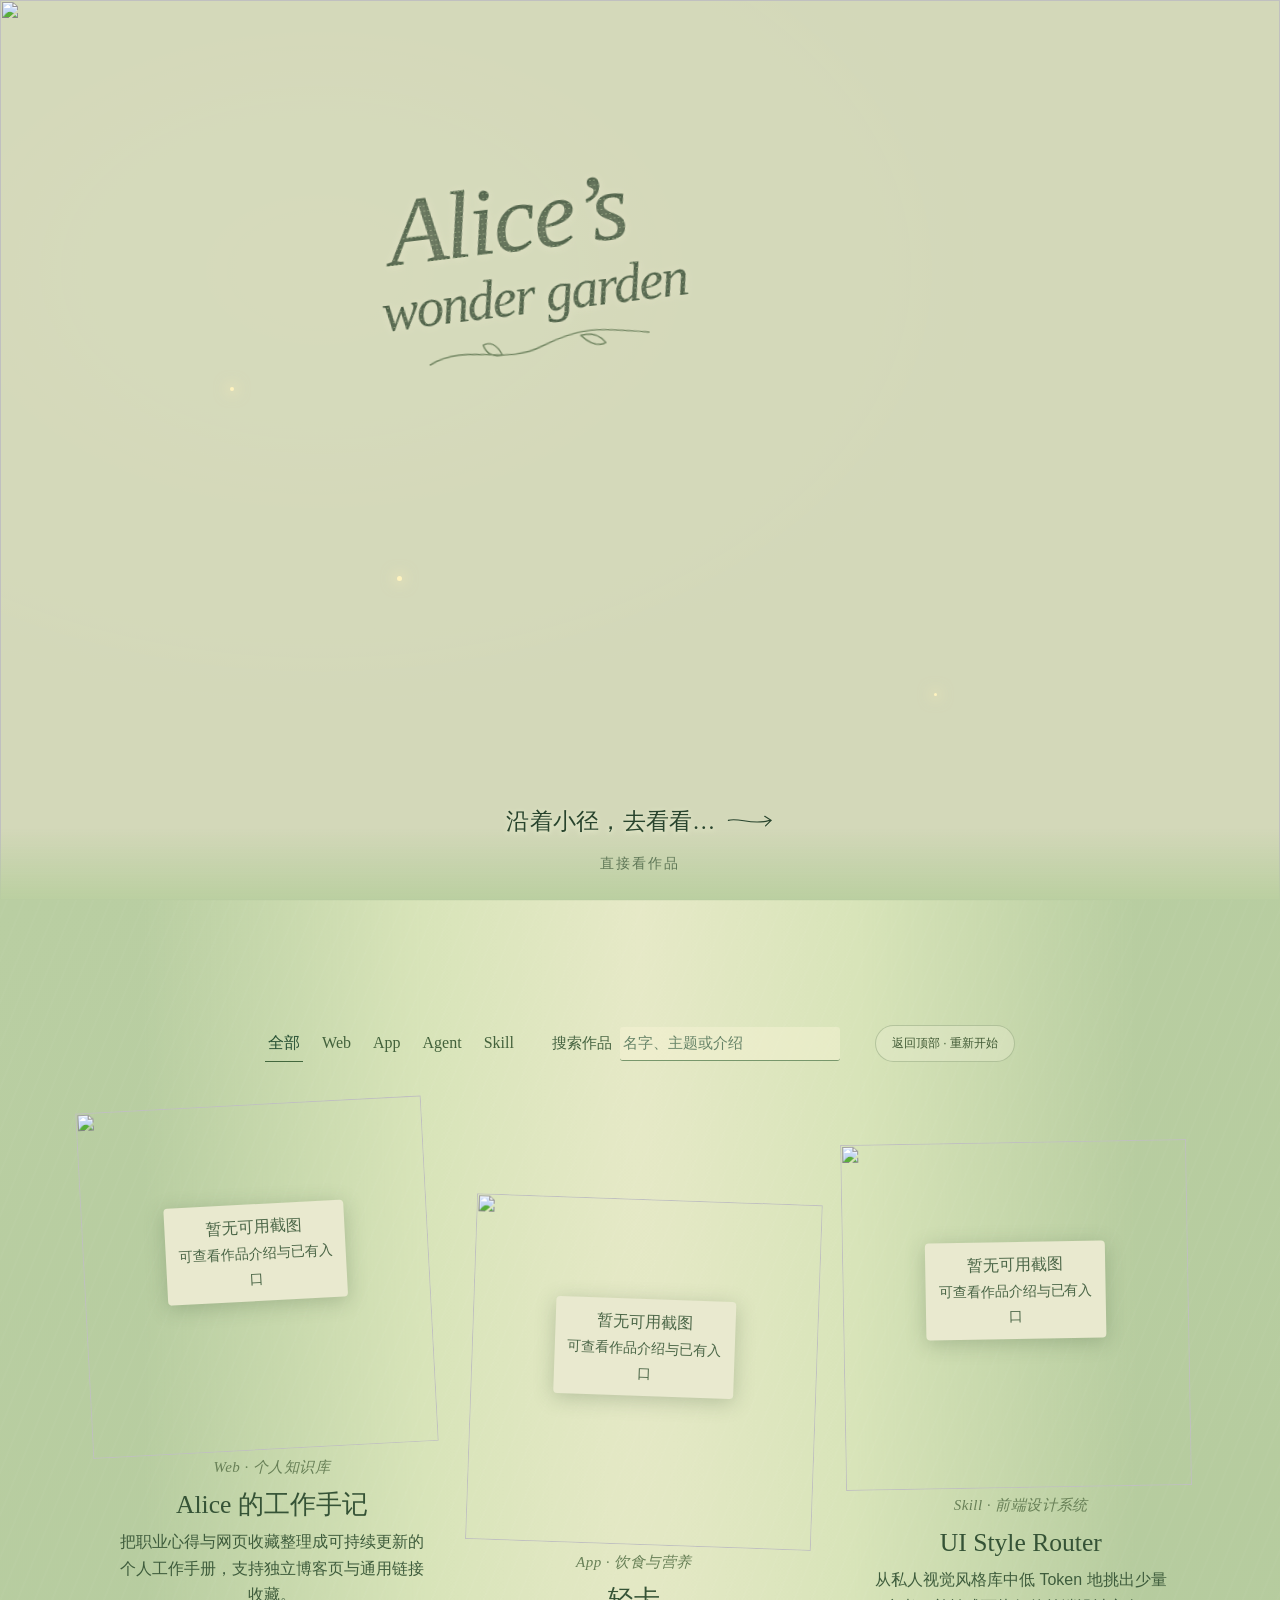
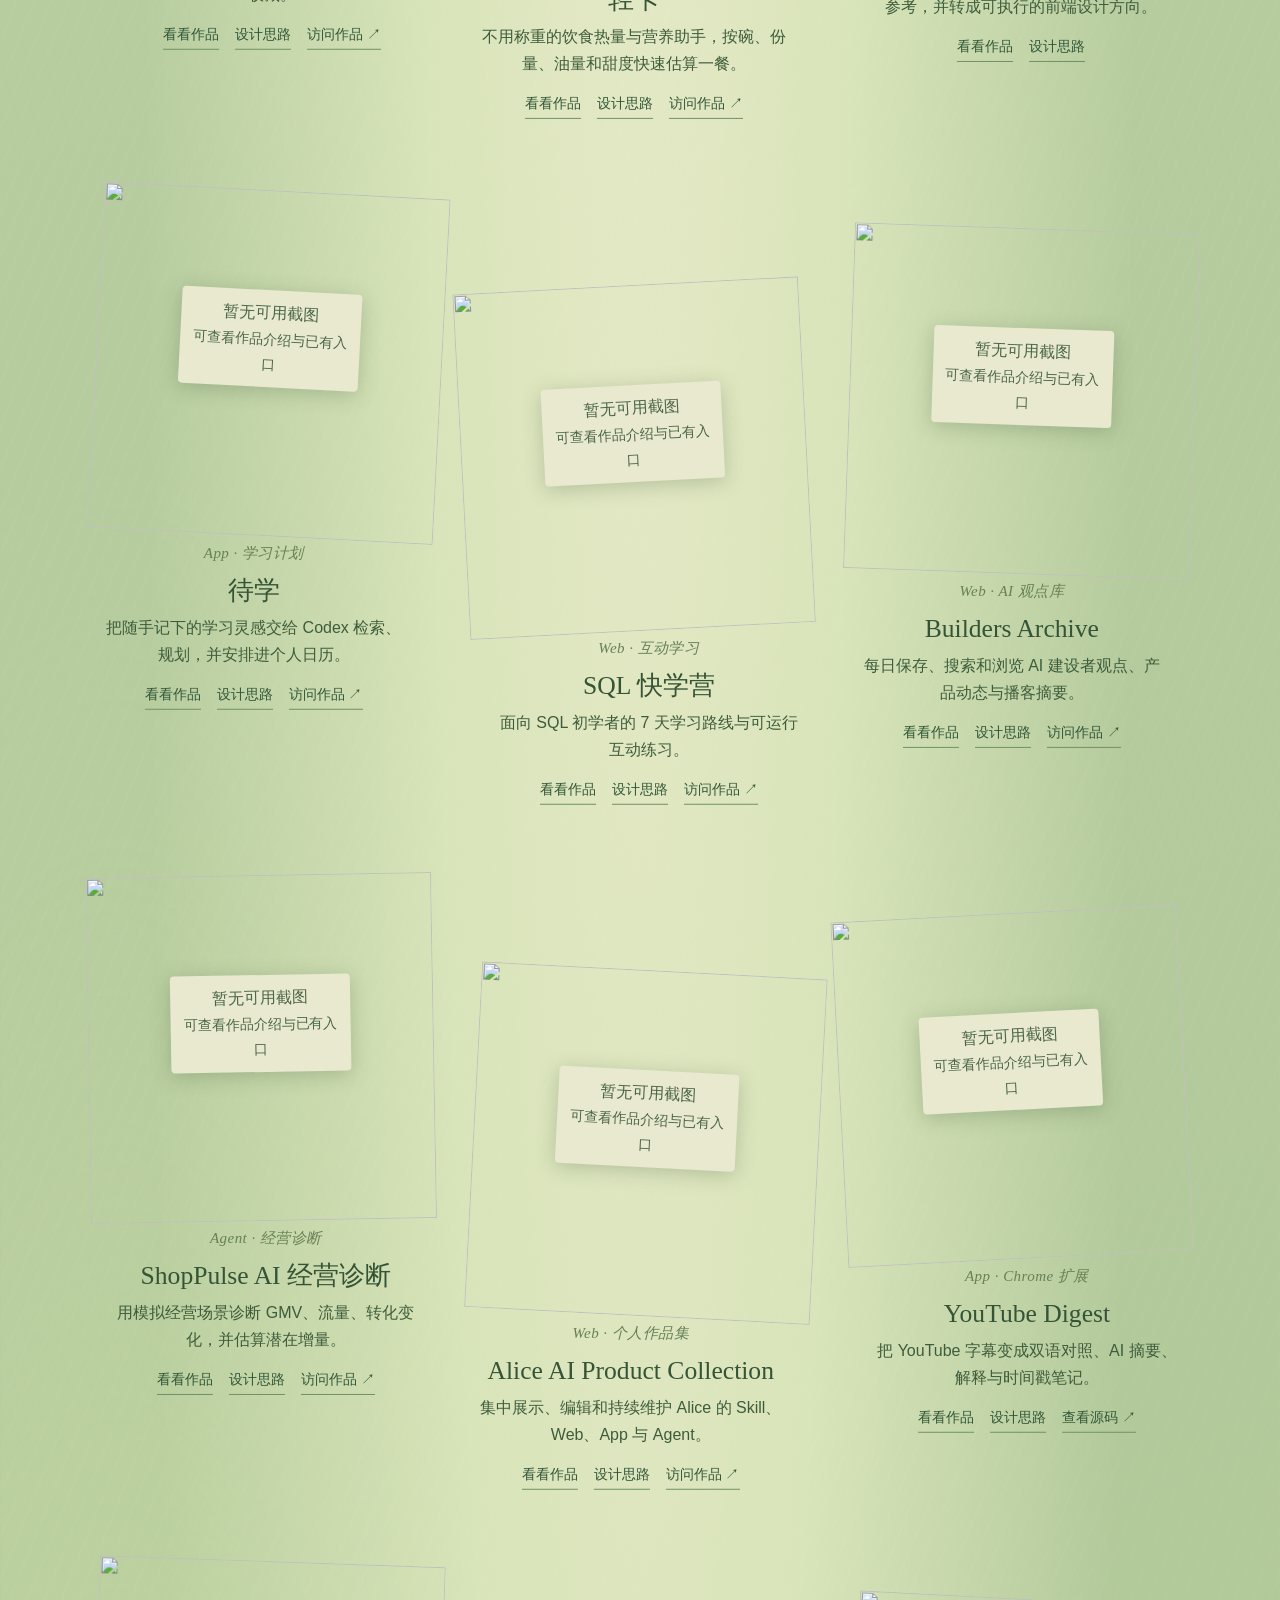
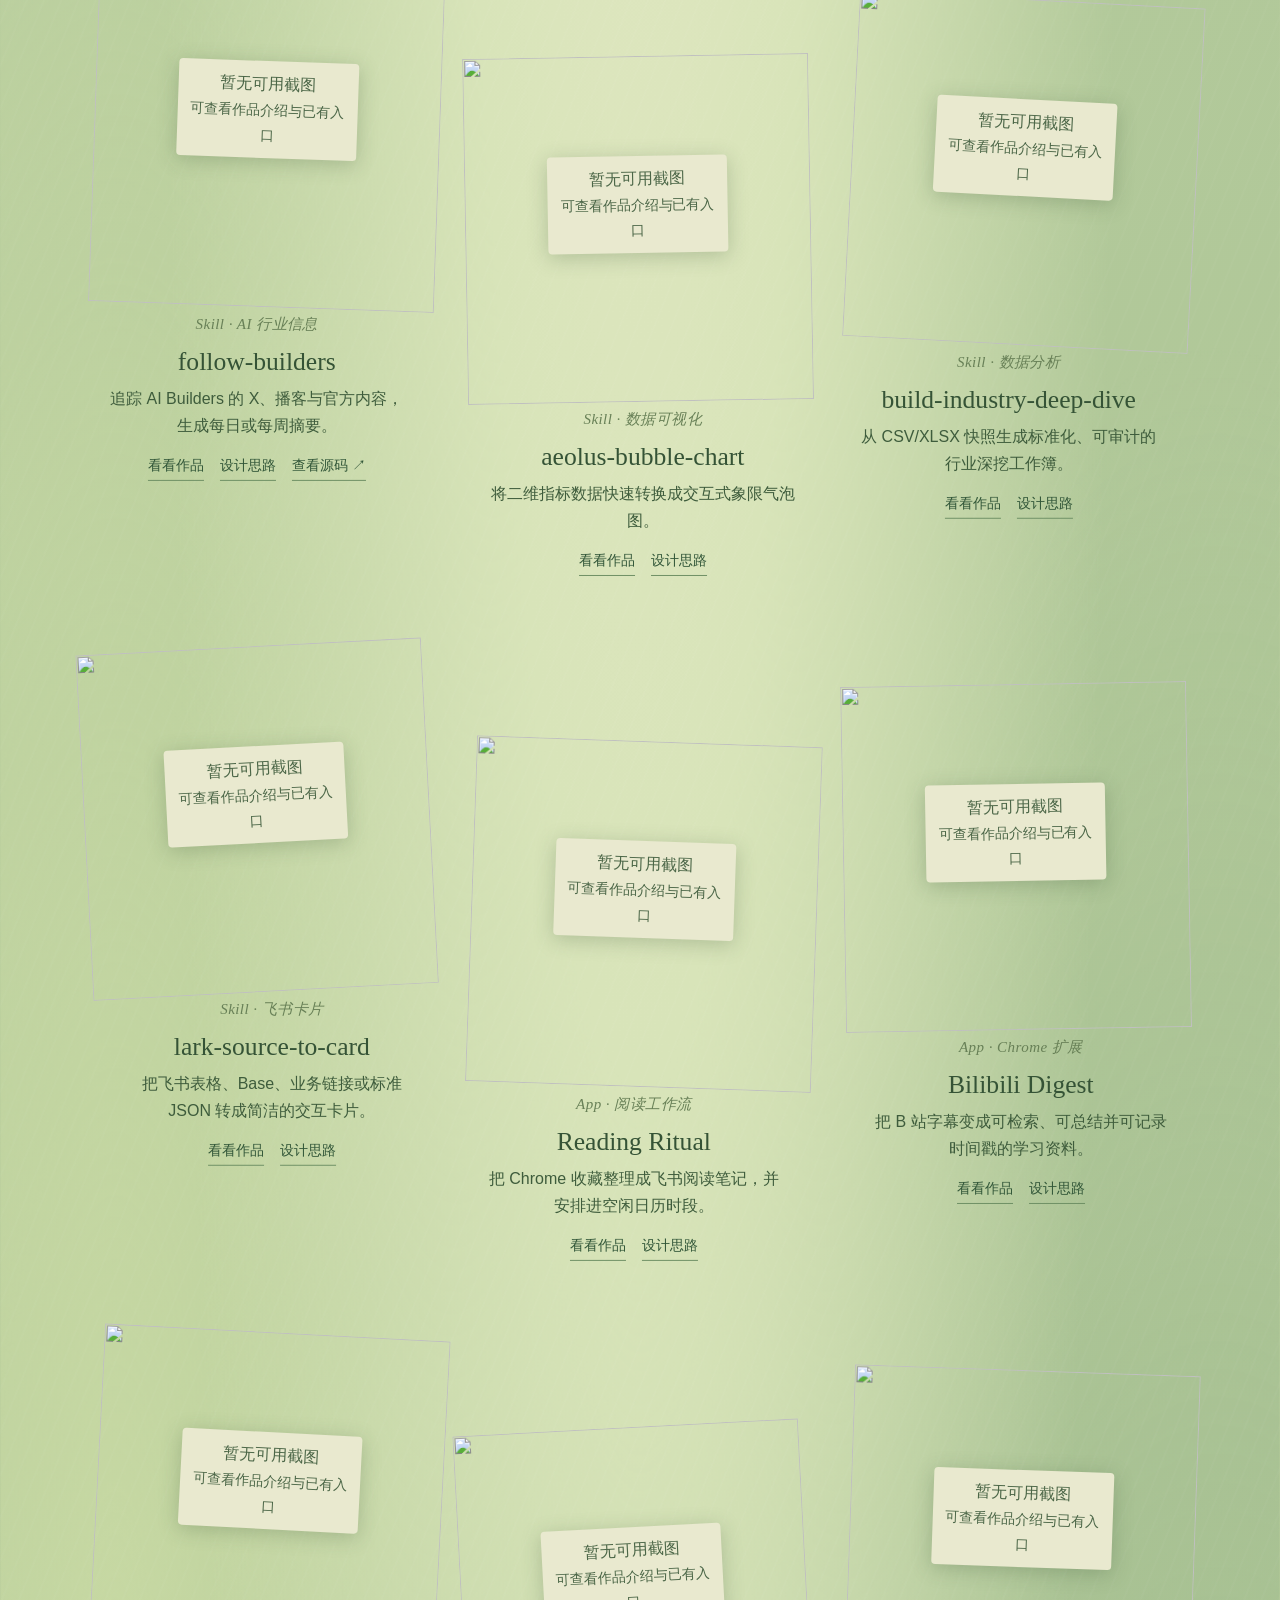
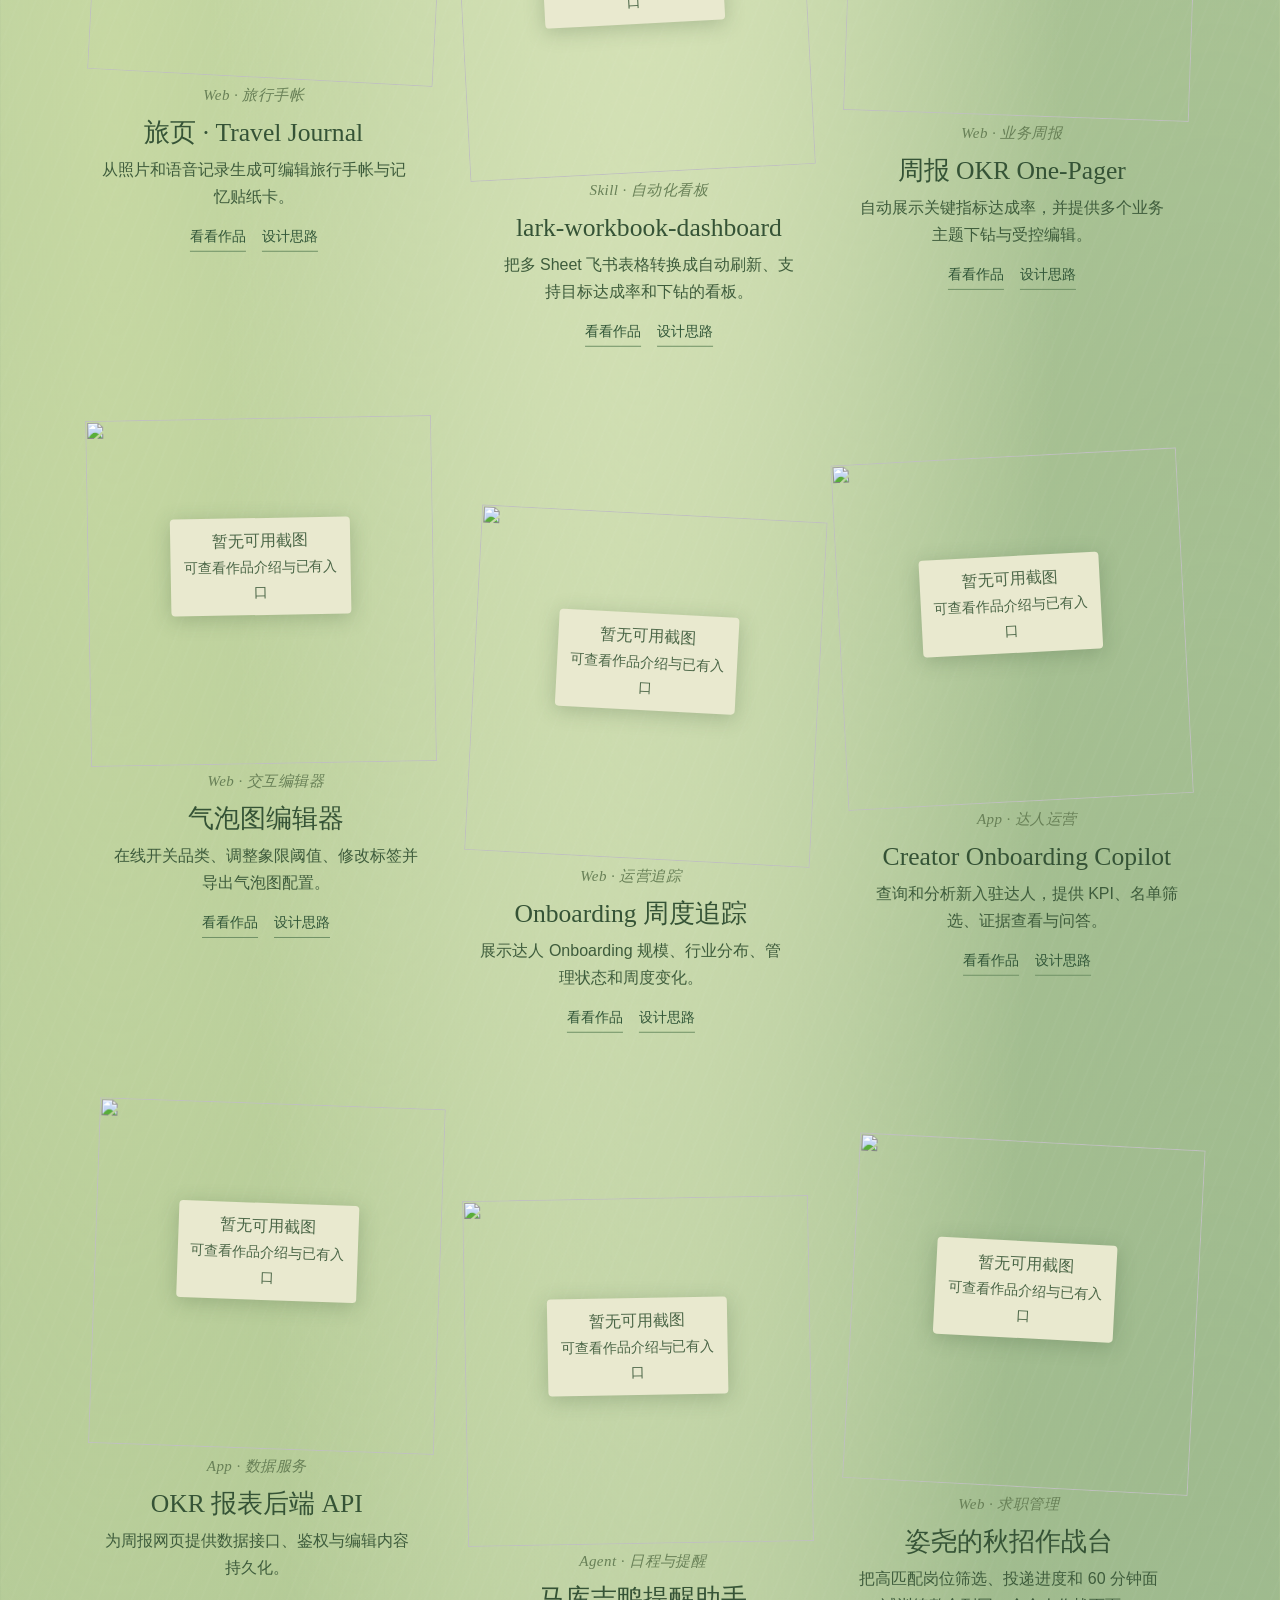
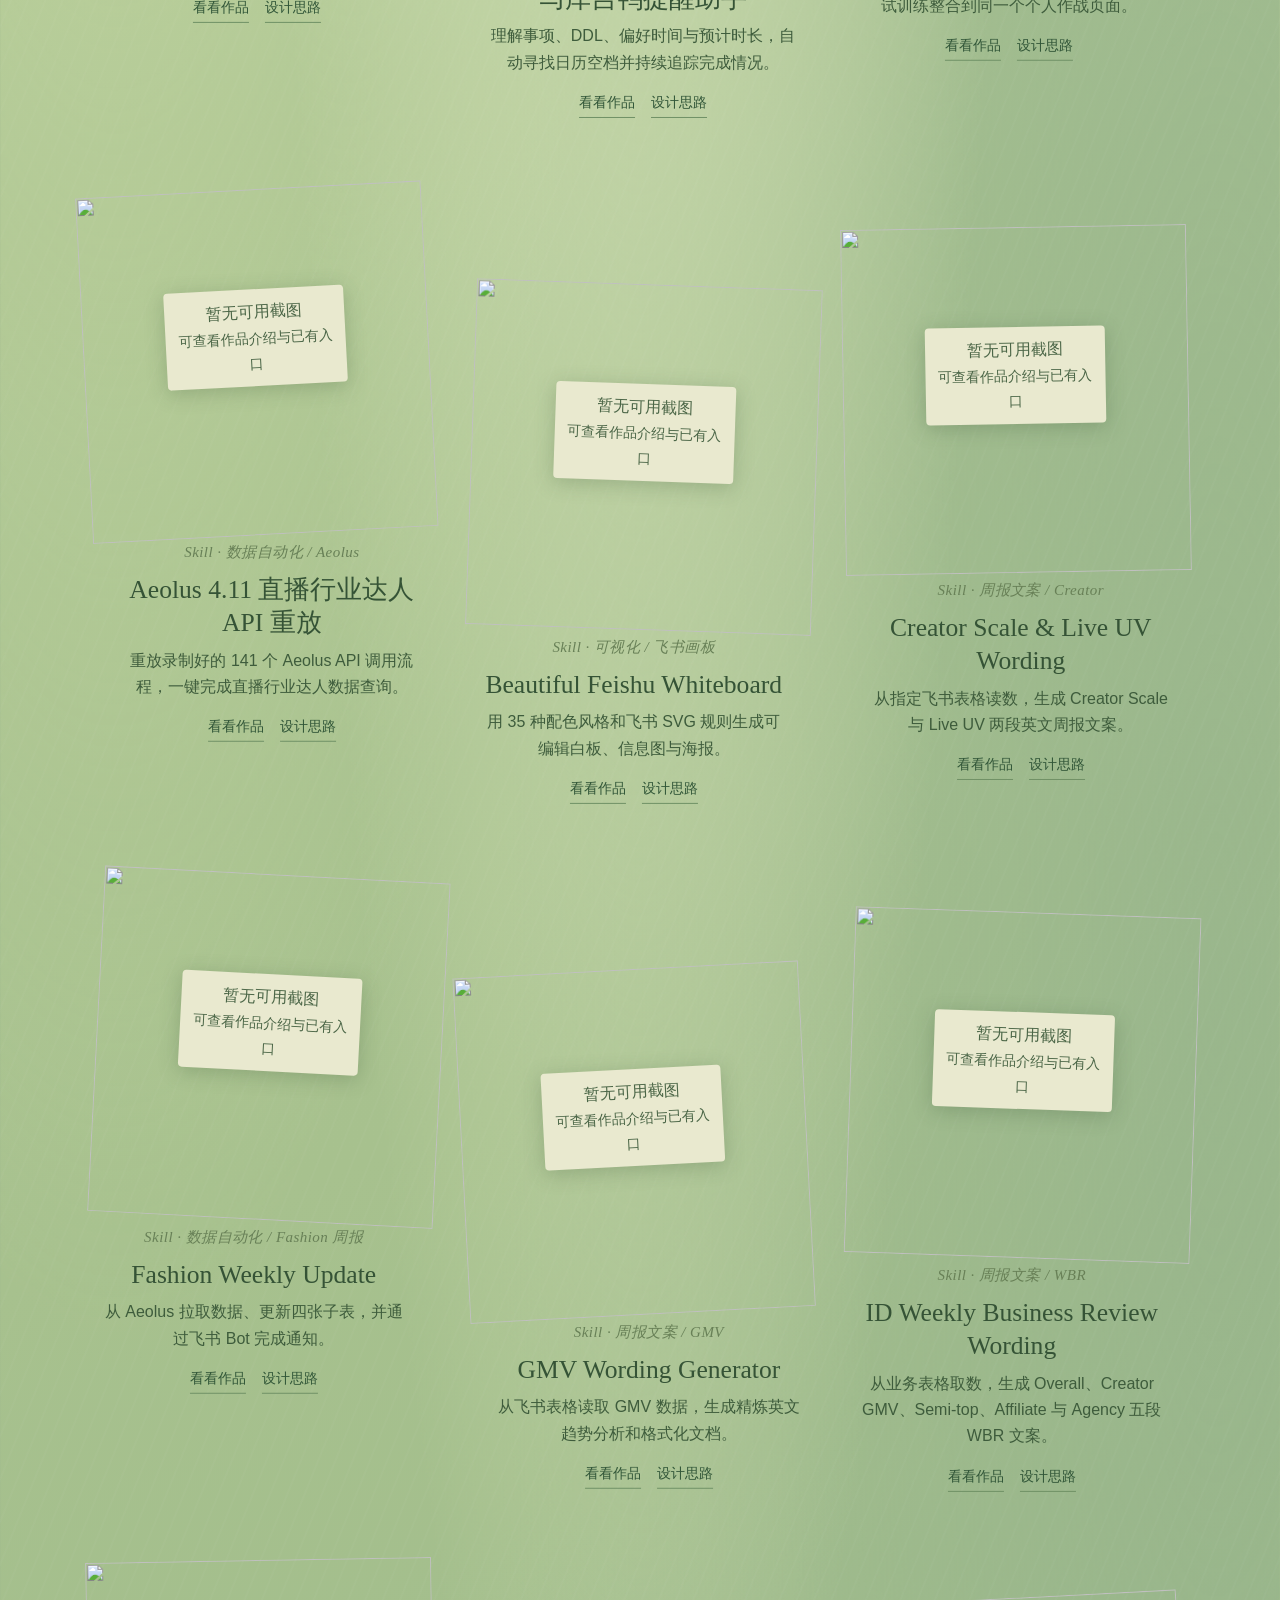
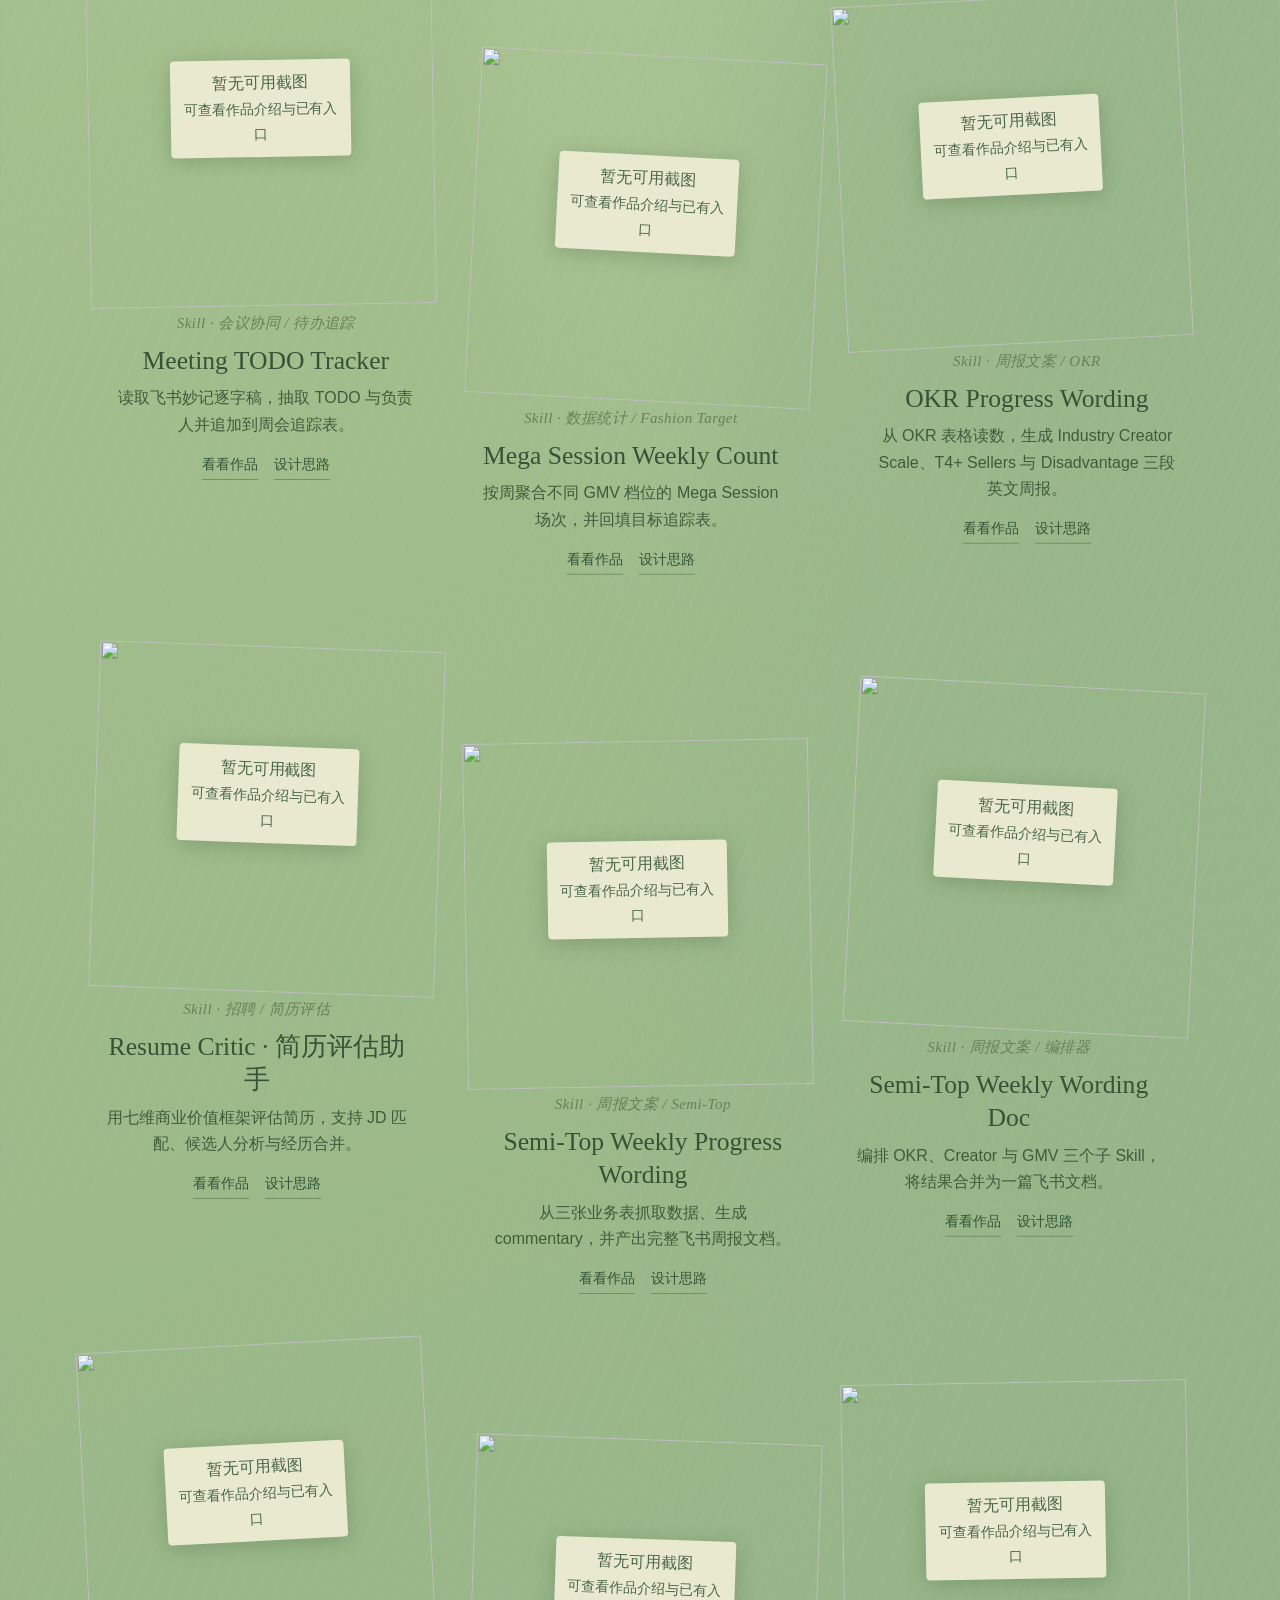
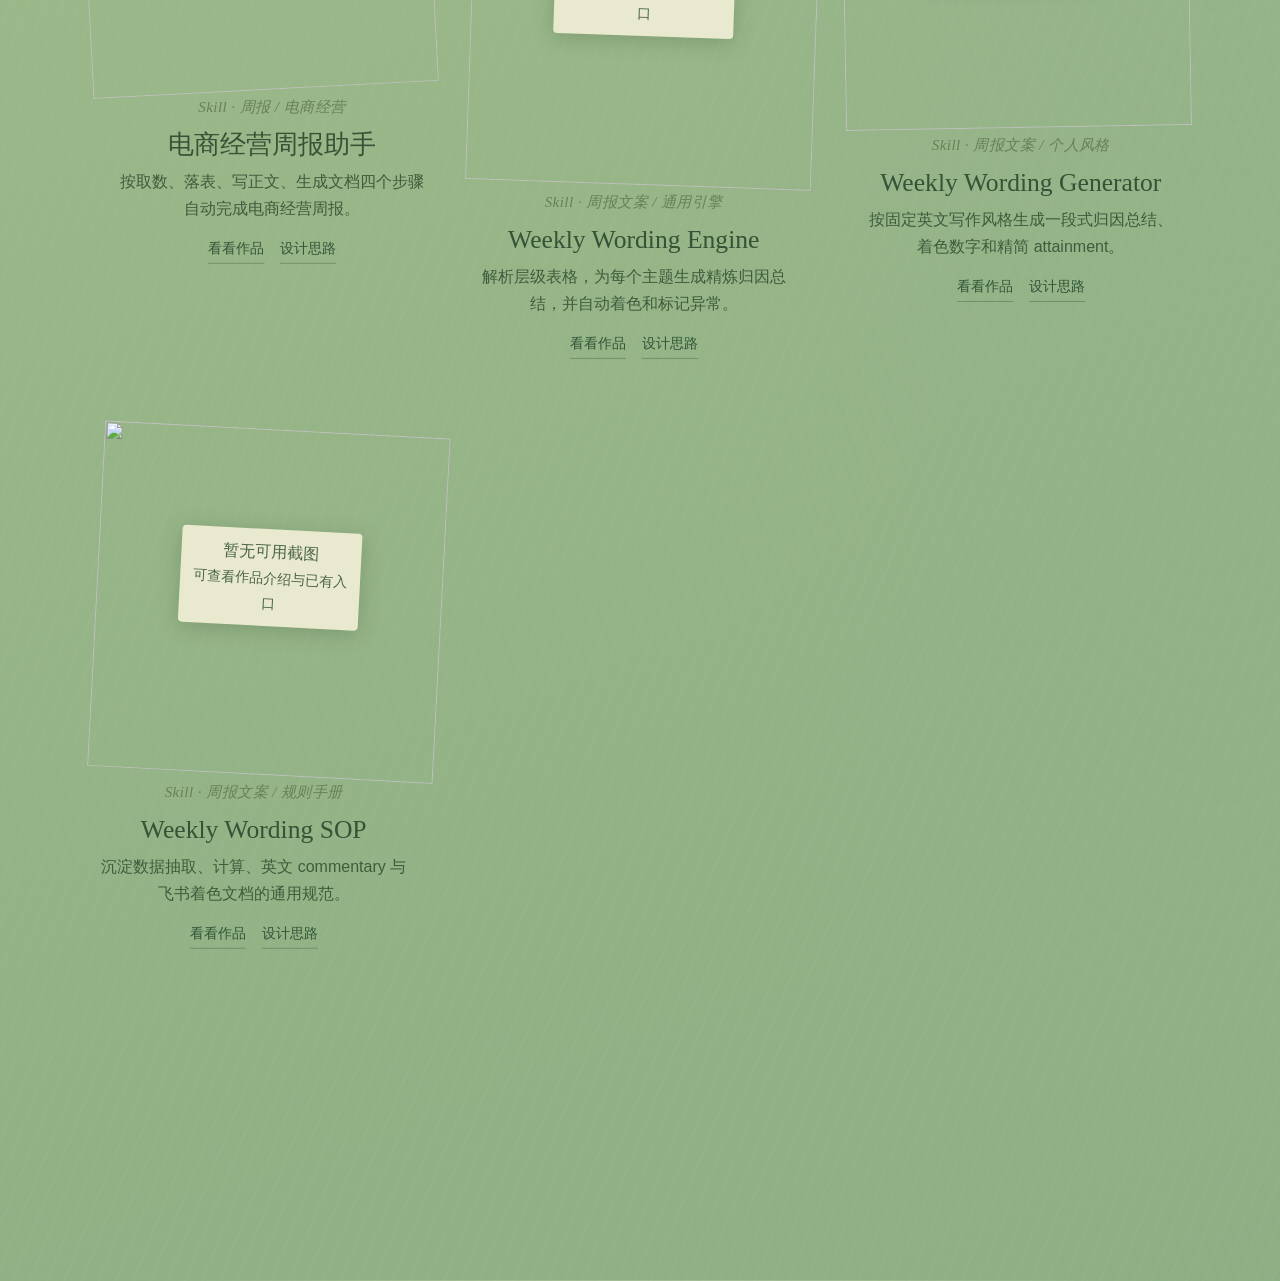
==== index.html @ 0856336f "Publish public portfolio snapshot and featured projects" ====
<!doctype html><html lang="zh-CN"><head><meta charset="utf-8"><meta name="viewport" content="width=device-width,initial-scale=1"><title>Alice · 作品花园</title><style>*,::before,::after{box-sizing:border-box}body{margin:0}button,input{font:inherit}button{border:0}img{max-width:100%}h1,h2,h3,p{margin-top:0}</style><link rel="stylesheet" href="./portfolio.css"></head><body><div id="root"></div><noscript>请在浏览器中启用 JavaScript 以浏览互动作品集。</noscript><script src="./portfolio.js"></script></body></html>
---- portfolio.css ----
.garden-shell{background:#f9f8f3;color:#263329;min-height:100vh;font-family:Arial,PingFang SC,Microsoft YaHei,sans-serif}.garden-shell button,.garden-shell a{font:inherit}.garden-shell button{cursor:pointer}.garden-shell button:focus-visible,.garden-shell a:focus-visible{outline:3px solid #bd762b;outline-offset:3px}.garden-manage{position:fixed;z-index:30;top:18px;right:18px;background:#fffdf6;border:1px solid #bdc8b9;border-radius:999px;padding:7px 15px;color:#344a3c;box-shadow:0 2px 10px #26332915;font-size:13px!important}.garden-notice{position:fixed;z-index:31;top:60px;right:18px;max-width:280px;background:#fffdf6;border:1px solid #bdc8b9;border-radius:12px;padding:15px 16px;box-shadow:0 8px 24px #2633291f;font-size:14px}.garden-notice button{margin-left:10px;border:0;background:none;font-size:22px;color:#344a3c}.garden-intro{min-height:100svh;display:grid;grid-template-columns:minmax(280px,1fr) minmax(300px,1.1fr);align-items:center;gap:clamp(28px,5vw,80px);max-width:1400px;margin:auto;padding:90px clamp(24px,6vw,100px) 60px}.garden-eyebrow{letter-spacing:.13em;text-transform:uppercase;font-size:12px!important;font-weight:700;color:#687b69}.garden-intro h1{font-size:clamp(42px,6vw,84px);line-height:1.13;letter-spacing:-.04em;max-width:8em;margin:16px 0 24px;color:#294335}.garden-intro-copy>p:not(.garden-eyebrow){font-size:clamp(17px,1.5vw,21px);line-height:1.8;max-width:28em;color:#536556}.garden-intro-actions{display:flex;align-items:center;gap:20px;flex-wrap:wrap;margin-top:34px}.garden-primary,.garden-reset,.garden-product-actions button,.garden-product-actions a,.garden-dialog>a{border-radius:999px;border:1px solid #355641;background:#355641;color:#fff;padding:12px 22px;text-decoration:none;font-weight:700!important}.garden-primary:disabled{cursor:default;opacity:.55}.garden-text-button{border:0;background:none;color:#355641;text-decoration:underline;text-underline-offset:4px;padding:10px 0}.garden-stage{height:min(62vw,500px);min-height:350px;position:relative;overflow:hidden;border:2px dashed #acc1aa;border-radius:30px;background:#e8efe7;box-shadow:inset 0 0 0 12px #f8faf5}.garden-stage-label{position:absolute;top:24px;left:24px;z-index:2;border-radius:999px;padding:8px 14px;background:#fffdf6;color:#617966;font-size:12px}.garden-actor{position:absolute;left:10%;bottom:16%;z-index:3;background:#fffdf6;border:2px solid #788f77;border-radius:999px;padding:18px 22px;font-size:14px;font-weight:700;color:#4c6851;box-shadow:0 8px 20px #53655621}.garden-lift{position:absolute;inset:32% 8% 7%;display:grid;place-items:center;border:2px solid #94ac94;border-radius:22px;background:#c9dcc7;color:#49664c;font-size:15px;font-weight:700}.garden-stage-end{position:absolute;right:8%;bottom:11%;color:#56735b;font-size:13px}.garden-shell[data-phase=leaving] .garden-actor{animation:garden-leave 1.8s ease-in forwards}.garden-shell[data-phase=lifting] .garden-lift{animation:garden-lift 1s ease-in-out forwards}@keyframes garden-leave{to{transform:translate(650%);opacity:0}}@keyframes garden-lift{to{transform:translateY(-110%);opacity:0}}.garden-shell:not([data-phase=garden]) .garden-collection{display:none}.garden-collection{min-height:100svh;padding:clamp(70px,8vw,130px) clamp(24px,6vw,100px);background:#eef2e9}.garden-collection-head{max-width:1200px;margin:0 auto 42px;display:flex;justify-content:space-between;align-items:end;gap:30px}.garden-collection h2{font-size:clamp(34px,4vw,56px);line-height:1.2;color:#294335;margin:10px 0}.garden-collection-head p:last-child{line-height:1.7;color:#647467}.garden-reset{white-space:nowrap;background:#fffdf6;color:#355641}.garden-products{max-width:1200px;margin:auto;display:grid;grid-template-columns:repeat(3,minmax(0,1fr));gap:24px}.garden-product{position:relative;overflow:hidden;background:#fffdf8;border:1px solid #d7dfd2;border-radius:24px;box-shadow:0 10px 30px #2943350d}.garden-product-marker{position:absolute;top:14px;left:16px;z-index:1;background:#fffdf8;color:#687b69;border-radius:999px;padding:5px 10px;font-size:12px;font-weight:700}.garden-product-preview,.garden-dialog-preview{min-height:190px;display:grid;place-items:center;background:#e1e9de;color:#607965;border-bottom:1px dashed #acc1aa;font-size:14px}.garden-product-content{padding:25px;display:flex;flex-direction:column;min-height:245px}.garden-product-type,.garden-dialog-type{font-size:12px!important;font-weight:700;color:#788a70;margin:0 0 8px}.garden-product h3{font-size:22px;line-height:1.3;margin:0 0 12px;color:#294335}.garden-product-content>p:not(.garden-product-type){line-height:1.65;color:#59695c;margin:0}.garden-product-actions{display:flex;flex-wrap:wrap;gap:9px;margin-top:auto;padding-top:25px}.garden-product-actions button,.garden-product-actions a{padding:9px 14px;font-size:13px!important}.garden-product-actions a{background:transparent;color:#355641}.garden-dialog-backdrop{position:fixed;z-index:40;inset:0;background:#17261b9e;display:flex;justify-content:flex-end}.garden-dialog{background:#fffdf8;width:min(540px,100%);height:100%;overflow:auto;padding:56px clamp(24px,5vw,45px);box-shadow:-10px 0 30px #17261b38;position:relative;outline:none}.garden-dialog-close{position:absolute;top:20px;right:24px;width:40px;height:40px;border:1px solid #bdc8b9;border-radius:50%;background:#fffdf8;color:#355641;font-size:26px!important}.garden-dialog h2{font-size:clamp(32px,4vw,48px);line-height:1.2;margin:10px 0 12px;color:#294335}.garden-dialog h3{font-size:20px;margin:28px 0 6px;color:#294335}.garden-dialog p{line-height:1.7;color:#59695c}.garden-dialog-preview{border:1px dashed #acc1aa;border-radius:14px;min-height:230px;margin:26px 0}.garden-dialog>a{display:inline-block;margin-top:22px}@media(max-width:800px){.garden-intro{grid-template-columns:1fr;gap:28px;padding-top:100px}.garden-stage{height:380px;min-height:0}.garden-products{grid-template-columns:1fr}.garden-product-content{min-height:0}.garden-collection-head{display:block}.garden-reset{margin-top:20px}.garden-dialog{width:100%}}@media(prefers-reduced-motion:reduce){.garden-shell *{scroll-behavior:auto!important;animation-duration:.01ms!important;transition-duration:.01ms!important}}:root{--garden-grass:#b8ce9e;--garden-ink:#3d5841;--garden-hand:"Snell Roundhand","Segoe Print","Bradley Hand",cursive;--garden-cn:"Kaiti SC","STKaiti","KaiTi",serif}html,body{margin:0;background:var(--garden-grass)}.garden-shell{isolation:isolate;overflow-x:clip;background:var(--garden-grass);color:var(--garden-ink)}.garden-world{position:relative}.garden-intro{position:relative;width:100%;height:100svh;min-height:540px;max-width:none;margin:0;padding:0;display:block;isolation:isolate;overflow:hidden;background:#d3d8b9}.garden-painted-scene{position:absolute;inset:0;overflow:hidden;cursor:pointer}.garden-clean-plate{position:absolute;inset:0;width:100%;height:100%;max-width:none;object-fit:cover;object-position:50% 52%;user-select:none}.garden-painted-light{position:absolute;inset:0;background:radial-gradient(ellipse at 25% 30%,#fff0c224,transparent 55%);mix-blend-mode:soft-light;animation:garden-light 8s ease-in-out infinite alternate;pointer-events:none}.garden-title-in-scene{position:absolute;z-index:2;left:23%;top:19%;width:37%;text-align:center;color:#42573e;transform:rotate(-7deg);pointer-events:none;text-shadow:0 1px 10px #fff3df55}.garden-title-note{font-family:var(--garden-cn);font-size:clamp(12px,1.1vw,18px);letter-spacing:.24em;margin:0 0 7px;transform:rotate(2deg)}.garden-intro h1{font-family:var(--garden-hand);font-weight:400;font-size:clamp(44px,6.7vw,108px);max-width:none;line-height:.96;letter-spacing:-.04em;margin:0;color:inherit}.garden-title-alice{display:block;font-size:1.12em;padding-right:.38em}.garden-title-garden{display:block;font-size:.64em;white-space:nowrap;font-style:italic;letter-spacing:-.035em;line-height:1.16}.garden-title-chinese{font-family:var(--garden-cn);font-size:clamp(15px,1.6vw,24px);margin:15px 0 0;letter-spacing:.27em;transform:rotate(2deg)}.garden-title-vine{width:52%;height:28px;margin:5px auto 0;fill:none;stroke:#5c734e;stroke-width:1.4;stroke-linecap:round;opacity:.8}.garden-actor{position:absolute;z-index:4;left:46%;bottom:1.5%;height:clamp(220px,47svh,540px);width:auto;aspect-ratio:374/724;padding:0;background:none;border:0;border-radius:0;box-shadow:none;pointer-events:none;transform-origin:50% 91%;will-change:transform}.garden-actor-poses{position:absolute;inset:0;transform-origin:50% 92%;animation:garden-breathe 3.6s ease-in-out infinite}.garden-actor-frame{position:absolute;inset:0;width:100%;height:100%;opacity:0;overflow:hidden;filter:drop-shadow(0 2px 1px #53704c15)}.garden-actor-frame-0{opacity:1}.garden-actor-shadow{position:absolute;left:9%;right:0;bottom:8%;height:3%;border-radius:50%;background:#3f603c55;filter:blur(6px);transform:rotate(-5deg)}.garden-sprite-preload{position:absolute;width:1px;height:1px;opacity:0;pointer-events:none}.garden-pollen{position:absolute;z-index:3;width:5px;height:5px;border-radius:50%;background:#fff3bf;box-shadow:0 0 13px 3px #ffefb888;animation:garden-pollen 9s ease-in-out infinite;pointer-events:none}.garden-pollen-one{left:31%;top:64%}.garden-pollen-two{left:73%;top:77%;animation-delay:-4s;width:3px;height:3px}.garden-pollen-three{left:18%;top:43%;animation-delay:-7s;width:4px;height:4px}.garden-ground-seam{position:absolute;z-index:5;left:0;right:0;bottom:-1px;height:8%;pointer-events:none;background:linear-gradient(transparent,var(--garden-grass));opacity:.94}.garden-invitation{position:absolute;z-index:6;left:50%;bottom:max(22px,env(safe-area-inset-bottom));transform:translate(-50%);text-align:center;display:flex;flex-direction:column;align-items:center;gap:3px;white-space:nowrap}.garden-enter{display:flex;align-items:center;gap:12px;border:0;background:none;color:#28442d;padding:10px 16px;font-family:var(--garden-cn)!important;font-size:19px!important;letter-spacing:.1em;text-shadow:0 1px 5px #eef4d5}.garden-enter svg{width:46px;height:17px;fill:none;stroke:currentColor;stroke-width:1.5;stroke-linecap:round;transition:transform .3s}.garden-enter:hover svg{transform:translate(5px)}.garden-enter:disabled{cursor:default}.garden-skip{border:0;background:none;padding:5px 8px;color:#3c583a;font-size:11px!important;letter-spacing:.14em;opacity:.75;text-decoration:none}.garden-skip:hover{opacity:1;text-decoration:underline;text-underline-offset:4px}.garden-shell[data-phase=loading] .garden-actor,.garden-shell[data-phase=resetting] .garden-actor{opacity:0}.garden-shell[data-phase=leaving] .garden-actor{animation:garden-leave 2.2s linear forwards}.garden-shell[data-phase=leaving] .garden-actor-poses{animation:garden-step .37s ease-in-out infinite}.garden-shell[data-phase=leaving] .garden-actor-frame{animation:garden-pose .72s steps(1,end) infinite;opacity:0}.garden-shell[data-phase=leaving] .garden-actor-frame-1{animation-delay:-.6s}.garden-shell[data-phase=leaving] .garden-actor-frame-2{animation-delay:-.48s}.garden-shell[data-phase=leaving] .garden-actor-frame-3{animation-delay:-.36s}.garden-shell[data-phase=leaving] .garden-actor-frame-4{animation-delay:-.24s}.garden-shell[data-phase=leaving] .garden-actor-frame-5{animation-delay:-.12s}.garden-shell[data-phase=lifting] .garden-actor,.garden-shell[data-phase=garden] .garden-actor{opacity:0}.garden-shell[data-phase=lifting] .garden-world{animation:garden-lift 1.05s cubic-bezier(.45,0,.2,1) forwards;will-change:transform}.garden-shell[data-phase=leaving] .garden-invitation,.garden-shell[data-phase=lifting] .garden-invitation{opacity:0;transition:opacity .25s;pointer-events:none}.garden-shell:not([data-phase=garden]):not([data-phase=lifting]) .garden-collection{display:none}.garden-shell[data-phase=lifting] .garden-collection{display:block}.garden-collection{position:relative;background:var(--garden-grass);background-image:url("data:image/svg+xml,%3Csvg viewBox='0 0 180 180' xmlns='http://www.w3.org/2000/svg'%3E%3Cfilter id='n'%3E%3CfeTurbulence type='fractalNoise' baseFrequency='.64' numOctaves='3' stitchTiles='stitch'/%3E%3C/filter%3E%3Cpath fill='%234c7536' opacity='.08' filter='url(%23n)' d='M0 0h180v180H0z'/%3E%3C/svg%3E");padding:95px clamp(25px,7vw,130px) 130px;min-height:100svh}.garden-collection:before{content:"";position:absolute;pointer-events:none;inset:0;background:radial-gradient(ellipse at 40% 12%,#edf0cb77,transparent 60%),radial-gradient(ellipse at 87% 76%,#d3dea66e,transparent 40%)}.garden-collection-head{position:relative;max-width:1200px;margin-bottom:70px}.garden-collection h2{font-family:var(--garden-cn);font-weight:400;letter-spacing:.1em;font-size:clamp(34px,4vw,56px);color:#365536}.garden-eyebrow{font-family:var(--garden-hand);font-weight:400;font-style:italic;font-size:18px!important;text-transform:none;letter-spacing:.025em;color:#557344}.garden-collection-head p:last-child{color:#4e6744;font-size:14px;letter-spacing:.06em}.garden-reset{font-size:12px!important;font-weight:400!important;background:#e6ebcd70;border-color:#7f986d70;padding:9px 16px;color:#425b36}.garden-products{gap:clamp(30px,4vw,75px);position:relative;align-items:start}.garden-product{background:none;border:0;box-shadow:none;border-radius:0;overflow:visible;padding-top:12px}.garden-product:nth-child(2){margin-top:80px}.garden-product:nth-child(3){margin-top:24px}.garden-product-marker{top:-21px;left:50%;transform:translate(-50%);padding:0;background:none;color:#607d50;font-family:var(--garden-hand);font-size:24px;font-weight:400}.garden-product-preview{position:relative;isolation:isolate;aspect-ratio:1.45;min-height:170px;border:1px solid #c19e7699;border-radius:48% 52% 46% 54%/53% 49% 51% 47%;background:#f1dfbf;color:#856f53;font-size:12px;outline:11px solid #eccda488;box-shadow:0 0 0 21px #ddbf9b44,0 12px 20px #52734416}.garden-product:nth-child(2) .garden-product-preview{background:#eadad2;outline-color:#ddbeca88;box-shadow:0 0 0 21px #d9b8c344,0 12px 20px #52734416}.garden-product:nth-child(3) .garden-product-preview{background:#d5e0de;outline-color:#aabeca88;box-shadow:0 0 0 21px #aabcca44,0 12px 20px #52734416}.garden-product-content{position:relative;padding:40px 4px 0;min-height:230px;text-align:center}.garden-product h3{font-family:var(--garden-cn);font-size:26px;font-weight:400;color:#355336}.garden-product-type{font-size:11px!important;font-weight:400;letter-spacing:.15em;color:#688057}.garden-product-content>p:not(.garden-product-type){font-size:13px;line-height:1.9;color:#4e6543}.garden-product-actions{justify-content:center;gap:14px;padding-top:21px}.garden-product-actions button,.garden-product-actions a{border:0;border-bottom:1px solid #7f956b;border-radius:0;background:none;color:#3d5a34;padding:6px 0;font-size:12px!important;font-weight:400!important}.garden-manage{background:#edf0d875;border:1px solid #64795650;color:#375433;box-shadow:none;backdrop-filter:blur(6px);font-size:11px!important;top:max(17px,env(safe-area-inset-top));right:max(20px,env(safe-area-inset-right));padding:6px 13px}@keyframes garden-leave{0%{transform:translate(0)}to{transform:translate(70vw)}}@keyframes garden-lift{0%{transform:translateY(0)}to{transform:translateY(calc(-1*max(100svh,540px)))}}@keyframes garden-pose{0%,16.65%{opacity:1}16.66%,to{opacity:0}}@keyframes garden-step{0%,to{transform:translateY(0) rotate(.3deg)}50%{transform:translateY(-3px) rotate(-.4deg)}}@keyframes garden-breathe{0%,to{transform:rotate(-.35deg)}50%{transform:rotate(.35deg) translateY(-1px)}}@keyframes garden-pollen{0%,to{transform:translate(0);opacity:.2}45%{transform:translate(20px,-35px);opacity:.9}70%{transform:translate(31px,-52px);opacity:0}}@keyframes garden-light{to{opacity:.4}}@media(min-aspect-ratio:2/1){.garden-title-in-scene{top:14%;left:23%;width:33%}.garden-intro h1{font-size:clamp(55px,7.8svh,100px)}.garden-title-note{font-size:14px}.garden-title-chinese{font-size:20px}.garden-actor{height:56svh}}@media(max-width:700px){.garden-intro{min-height:560px}.garden-clean-plate{object-position:61% center}.garden-title-in-scene{left:7%;top:13%;width:84%;transform:rotate(-8deg)}.garden-intro h1{font-size:clamp(54px,13vw,85px)}.garden-title-note{font-size:12px;letter-spacing:.14em;margin-bottom:12px}.garden-title-chinese{font-size:17px;margin-top:13px}.garden-title-vine{width:45%}.garden-actor{left:29%;bottom:6.5%;height:37svh;min-height:250px}.garden-invitation{bottom:max(22px,env(safe-area-inset-bottom))}.garden-enter{font-size:17px!important}.garden-ground-seam{height:10%}.garden-collection{padding:65px 32px 95px}.garden-collection-head{margin-bottom:65px}.garden-collection h2{font-size:32px}.garden-products{max-width:370px;gap:64px}.garden-product:nth-child(n){margin-top:0}.garden-product-content{padding-top:38px;min-height:0}.garden-product-preview{min-height:190px}.garden-reset{margin-top:15px}.garden-collection-head p:last-child{font-size:12px}.garden-eyebrow{font-size:16px!important}@keyframes garden-lift{to{transform:translateY(calc(-1*max(100svh,560px)))}}}@media(prefers-reduced-motion:reduce){.garden-actor-poses,.garden-pollen,.garden-painted-light,.garden-shell[data-phase=leaving] .garden-actor,.garden-shell[data-phase=lifting] .garden-world{animation:none}.garden-enter svg{transition:none}}@font-face{font-family:Garden Kalam;src:url(./garden/kalam-regular.ttf) format("truetype");font-style:normal;font-weight:400;font-display:swap}:root{--garden-hand:"Garden Kalam","Segoe Print",cursive}.garden-intro h1{font-style:italic;letter-spacing:-.025em}.garden-title-alice,.garden-title-garden{background-image:radial-gradient(circle,#728864 0 .55px,transparent .8px),radial-gradient(circle,#304a31 0 .4px,transparent .65px),linear-gradient(#42573e,#42573e);background-size:4px 5px,5px 6px,100% 100%;background-position:0 0,2px 3px,0 0;background-clip:text;-webkit-background-clip:text;color:transparent;-webkit-text-fill-color:transparent}.garden-enter{font-family:var(--garden-hand)!important;font-style:italic;font-size:23px!important;letter-spacing:.01em}.garden-clean-plate{animation:garden-plate-retreat 180s linear forwards;will-change:transform}.garden-shell[data-phase=loading] .garden-clean-plate,.garden-shell[data-phase=resetting] .garden-clean-plate{animation-name:none}.garden-shell[data-phase=leaving] .garden-clean-plate,.garden-shell[data-phase=lifting] .garden-clean-plate,.garden-shell[data-phase=garden] .garden-clean-plate{animation-play-state:paused}.garden-foreground{position:absolute;inset:0;z-index:5;width:100%;height:100%;max-width:none;object-fit:cover;object-position:50% 52%;pointer-events:none;user-select:none}.garden-shell[data-phase=waiting] .garden-actor-poses{animation:garden-step .37s ease-in-out infinite}.garden-shell[data-phase=waiting] .garden-actor-frame{animation:garden-pose .72s steps(1,end) infinite;opacity:0}.garden-shell[data-phase=waiting] .garden-actor-frame-1{animation-delay:-.6s}.garden-shell[data-phase=waiting] .garden-actor-frame-2{animation-delay:-.48s}.garden-shell[data-phase=waiting] .garden-actor-frame-3{animation-delay:-.36s}.garden-shell[data-phase=waiting] .garden-actor-frame-4{animation-delay:-.24s}.garden-shell[data-phase=waiting] .garden-actor-frame-5{animation-delay:-.12s}@keyframes garden-plate-retreat{0%{transform:translate(0) scale(1.12)}to{transform:translate(-5%) scale(1.12)}}@media(max-width:700px){.garden-clean-plate,.garden-foreground{object-position:74% center}.garden-title-in-scene{top:43%}.garden-enter{font-size:21px!important}}@media(prefers-reduced-motion:reduce){.garden-clean-plate,.garden-shell[data-phase=waiting] .garden-actor-poses,.garden-shell[data-phase=waiting] .garden-actor-frame{animation:none}.garden-shell[data-phase=waiting] .garden-actor-frame-0{opacity:1}}.garden-clean-plate{transform:scale(1.12)}.garden-intro{min-height:0}@keyframes garden-leave{0%{transform:translate(0)}to{transform:translate(var(--garden-exit-distance))}}@keyframes garden-lift{0%{transform:translateY(0)}to{transform:translateY(-100svh)}}@media(max-height:500px)and (orientation:landscape){.garden-actor{left:54%;height:65svh;min-height:0;bottom:3%}.garden-title-in-scene{left:4%;top:8%;width:44%}.garden-intro h1{font-size:clamp(28px,6svh,38px)}.garden-title-vine{height:16px}.garden-invitation{bottom:max(4px,env(safe-area-inset-bottom));gap:0}.garden-enter{padding:3px 10px;font-size:16px!important}.garden-skip{padding:2px 8px}}.garden-actor{--garden-exit-distance:54.2vw}@media(max-width:700px){.garden-actor{--garden-exit-distance:71.2vw}}@media(max-height:500px)and (orientation:landscape){.garden-actor{--garden-exit-distance:46.2vw}.garden-title-in-scene{left:26%;top:18%;width:30%;text-shadow:0 1px 0 #fff6e6,0 0 8px #fff6e6}.garden-intro h1{font-size:28px}.garden-enter{text-shadow:0 1px 0 #fff6e6,0 0 8px #fff6e6,0 0 18px #fff6e6}}.garden-debug-toggle{position:fixed;z-index:60;left:12px;top:12px;padding:5px 8px;border:1px solid #7f986d;border-radius:6px;background:#fffdf6e8;color:#263329;font-size:11px!important}.garden-debug{position:fixed;z-index:60;left:12px;top:46px;max-width:min(340px,calc(100vw - 24px));padding:10px;background:#fffdf6f2;border:1px solid #7f986d;border-radius:10px;box-shadow:0 5px 20px #26332933;font:12px Arial,sans-serif;display:flex;flex-wrap:wrap;gap:6px;align-items:center}.garden-debug>div{display:flex;flex-wrap:wrap;gap:4px}.garden-debug button{font-size:11px!important;padding:3px 6px;border:1px solid #7f986d;border-radius:5px;background:#fffdf6;color:#263329}.garden-shell[data-debug-slow=true][data-phase=leaving] .garden-actor{animation-duration:6.6s}.garden-shell[data-debug-slow=true][data-phase=lifting] .garden-world{animation-duration:3.15s}.garden-collection{overflow:hidden;padding-bottom:clamp(190px,22vw,340px);background-color:#b8ce9e;background-image:radial-gradient(ellipse at 50% 0%,#e6e9c7 0%,#d8e4b9 24%,transparent 55%),radial-gradient(ellipse at 9% 40%,#dce8ae88,transparent 34%),radial-gradient(ellipse at 95% 65%,#8fae8b88,transparent 42%),linear-gradient(160deg,#b9cea2,#a7c18e 65%,#8eaf84)}.garden-collection:before{inset:0;background:repeating-linear-gradient(112deg,transparent 0 5px,#ffffff0b 6px 7px,transparent 8px 16px);opacity:.55}.garden-collection:after{content:"";position:absolute;left:0;right:0;bottom:0;height:clamp(170px,24vw,350px);background:url(./garden/foreground-flowers-v1.png) center bottom/100% auto no-repeat;pointer-events:none;z-index:1}.garden-collection-head{max-width:1200px;margin:0 auto 34px;text-align:center;display:block}.garden-collection-head h2{font-family:var(--garden-cn);font-size:clamp(42px,5vw,72px);letter-spacing:.08em;text-shadow:0 2px 10px #fbf2d888}.garden-collection-head .garden-reset{margin-top:24px}.garden-filters{position:relative;z-index:2;max-width:1000px;margin:0 auto 62px;display:flex;flex-wrap:wrap;align-items:center;justify-content:center;gap:14px 35px}.garden-filter-types{display:flex;flex-wrap:wrap;justify-content:center;gap:6px 16px}.garden-filter-types button{padding:7px 3px;border:0;border-bottom:1px solid transparent;background:none;color:#42613b;font-family:var(--garden-cn);font-size:15px!important}.garden-filter-types button[aria-pressed=true]{border-color:#43683e;color:#254f32}.garden-search{font-family:var(--garden-cn);font-size:13px;color:#456340;display:flex;align-items:center;gap:8px}.garden-search input{width:min(220px,50vw);padding:8px 3px;background:#f7f2d477;border:0;border-bottom:1px solid #78976c;color:#304f33;border-radius:3px;font:inherit}.garden-search input::placeholder{color:#678468}.garden-products{max-width:1200px;grid-template-columns:repeat(3,minmax(0,1fr));gap:20px clamp(16px,2.5vw,38px);align-items:start;z-index:2}.garden-product{min-width:0;padding:0;background:none;border:none;box-shadow:none;transform:rotate(var(--flower-turn));overflow:visible}.garden-product:nth-child(3n+2){margin-top:95px}.garden-product:nth-child(3n+3){margin-top:38px}.flower-portrait{position:relative;display:block;width:100%;aspect-ratio:1;border:0;padding:0;background:transparent;cursor:pointer}.flower-preview{position:absolute;inset:29% 24% 43%;z-index:2;display:grid;place-items:center;overflow:hidden;border-radius:4px;background:#e9e9cf;box-shadow:0 4px 20px #324e3140}.flower-preview img{width:100%;height:100%;object-fit:contain;display:block}.flower-preview-missing{font-family:var(--garden-cn);font-size:clamp(12px,1.25vw,17px);text-align:center;color:#4b6647;line-height:1.6;padding:8px}.flower-preview-missing small{font-size:.7em}.flower-frame{position:absolute;inset:0;z-index:1;width:100%;height:100%;object-fit:contain;pointer-events:none}.garden-product-content{padding:8px 20px 30px;min-height:225px;transform:rotate(calc(-1 * var(--flower-turn)));text-align:center}.garden-product h3{font-family:var(--garden-cn);overflow-wrap:anywhere;font-size:clamp(22px,2vw,29px);line-height:1.3;margin:3px 0 8px}.garden-product-type{font-family:var(--garden-hand);font-style:italic;font-size:15px!important;letter-spacing:.03em}.garden-product-content>p:not(.garden-product-type){font-size:13px;line-height:1.65;max-width:29em;margin:0 auto;color:#3e5c3c}.garden-product-actions{margin-top:0;padding-top:13px;justify-content:center;gap:5px 16px}.garden-product-actions button,.garden-product-actions a{border:0;border-bottom:1px solid #709166;background:transparent;padding:5px 0;color:#315638;font-family:var(--garden-cn);font-size:12px!important;text-decoration:none}.garden-empty{position:relative;z-index:2;text-align:center;font-family:var(--garden-cn);padding:70px 10px;color:#3c5c3c}.garden-dialog-backdrop{position:fixed;inset:0;z-index:50;background:#213b2caa;backdrop-filter:blur(4px)}.garden-dialog{position:fixed;z-index:51;top:0;right:0;left:auto;transform:none;width:min(580px,100%);max-width:none;height:100dvh;overflow-y:auto;background:linear-gradient(165deg,#fcf6e9,#e8edcc 85%);padding:65px clamp(25px,5vw,52px) 50px;color:#34533d;box-shadow:-10px 0 35px #1b352b44;border:0;outline:none}.garden-dialog h2,.garden-dialog [data-slot=dialog-title]{font-family:var(--garden-cn);font-weight:400;overflow-wrap:anywhere}.garden-dialog-preview{margin:26px 0 20px;padding:0;border:0;background:none;min-height:220px;border-radius:0}.garden-dialog-preview .flower-preview{position:relative;inset:auto;width:100%;aspect-ratio:1.5;border-radius:8%;background:#e2e8ce}.garden-dialog-preview .flower-preview img{object-fit:contain}.garden-detail-links{display:flex;flex-wrap:wrap;gap:10px 24px;margin:24px 0}.garden-detail-links a{color:#2e5a3a;border-bottom:1px solid #719265;text-decoration:none;font-family:var(--garden-cn);padding-bottom:4px}.garden-access-note{font-size:13px!important;color:#785e42!important}.garden-thinking{margin-top:48px;padding-top:28px;border-top:1px solid #84986d77;scroll-margin-top:28px}.garden-thinking:focus{outline:none}.garden-thinking h3{font-family:var(--garden-cn);font-weight:400;font-size:25px}@media(max-width:800px){.garden-products{grid-template-columns:repeat(2,minmax(0,1fr))}.garden-product:nth-child(n){margin-top:0}.garden-product:nth-child(2n){margin-top:55px}}@media(max-width:700px){.garden-collection{padding:70px 24px 190px}.garden-products{max-width:450px;grid-template-columns:1fr;gap:32px}.garden-product:nth-child(n){margin-top:0}.garden-filters{margin-bottom:38px}.garden-product-content{min-height:0;padding:8px 9px 20px}.garden-dialog{width:100%;padding-top:max(65px,env(safe-area-inset-top))}.garden-collection:after{background-size:auto 100%}}@font-face{font-family:Garden Chinese Hand;src:url(./garden/ma-shan-zheng.ttf) format("truetype");font-display:swap;font-style:normal;font-weight:400}:root{--garden-cn:"Garden Chinese Hand","Kaiti SC","STKaiti","KaiTi",cursive}.garden-visually-hidden{position:absolute!important;width:1px;height:1px;padding:0;margin:-1px;overflow:hidden;clip:rect(0,0,0,0);white-space:nowrap;border:0}.garden-shell{font-size:16px}.garden-filters{padding-top:30px;margin-bottom:42px}.garden-filter-types button{font-size:16px!important}.garden-search,.garden-search input{font-size:15px!important}.garden-product-content>p:not(.garden-product-type){font-size:16px!important;line-height:1.65}.garden-product-type{font-size:15px!important}.garden-product-actions button,.garden-product-actions a,.garden-detail-links a,.garden-dialog-type,.garden-access-note{font-size:14px!important}.garden-dialog p{font-size:16px}.garden-collection-head{display:none}.garden-manage,.garden-skip,.flower-preview-missing small{font-size:14px!important}
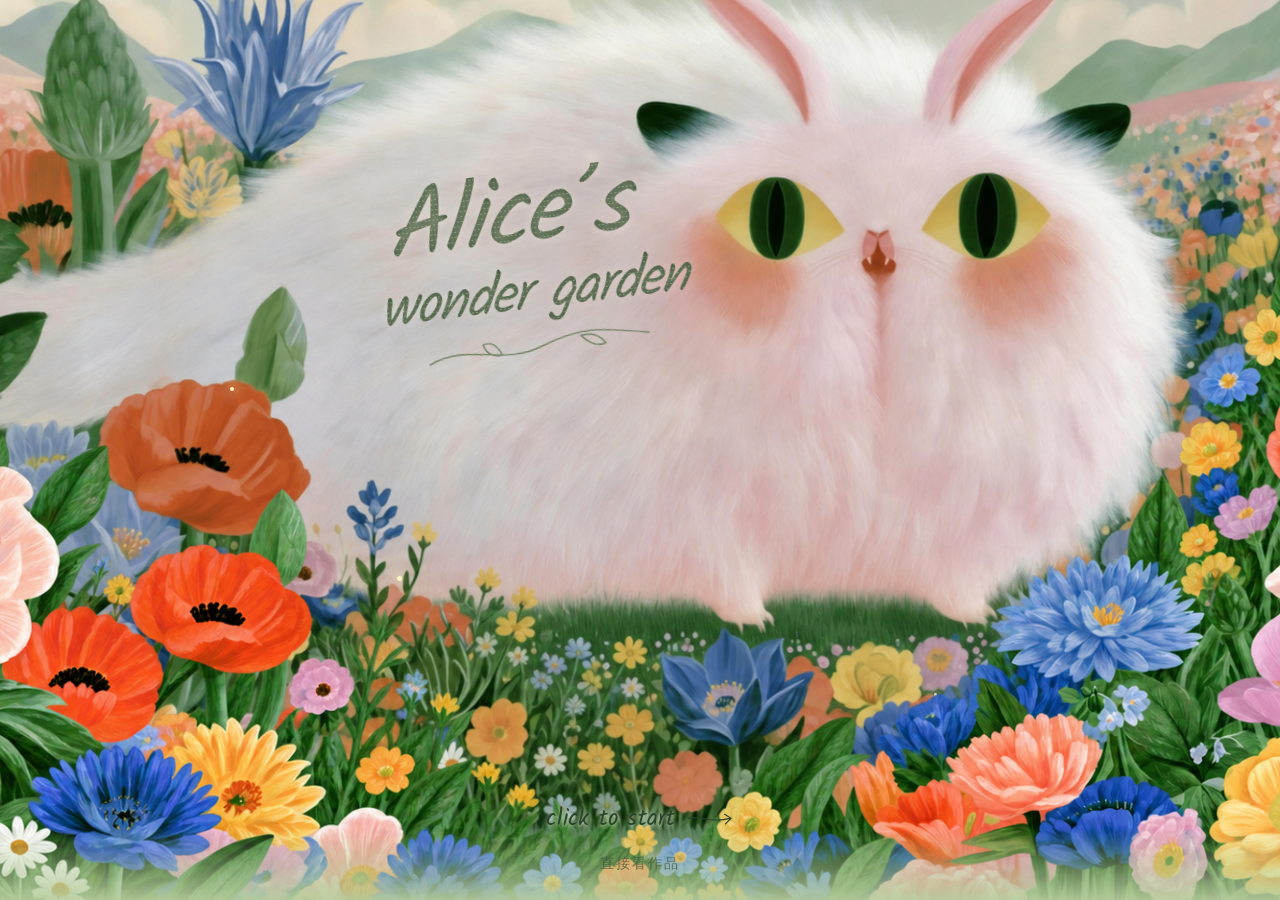
==== commit f5fd719a: "Version portfolio asset so updated installer links load immediately" ====
--- a/index.html
+++ b/index.html
@@ -1 +1 @@
-<!doctype html><html lang="zh-CN"><head><meta charset="utf-8"><meta name="viewport" content="width=device-width,initial-scale=1"><title>Alice · 作品花园</title><style>*,::before,::after{box-sizing:border-box}body{margin:0}button,input{font:inherit}button{border:0}img{max-width:100%}h1,h2,h3,p{margin-top:0}</style><link rel="stylesheet" href="./portfolio.css"></head><body><div id="root"></div><noscript>请在浏览器中启用 JavaScript 以浏览互动作品集。</noscript><script src="./portfolio.js"></script></body></html>+<!doctype html><html lang="zh-CN"><head><meta charset="utf-8"><meta name="viewport" content="width=device-width,initial-scale=1"><title>Alice · 作品花园</title><style>*,::before,::after{box-sizing:border-box}body{margin:0}button,input{font:inherit}button{border:0}img{max-width:100%}h1,h2,h3,p{margin-top:0}</style><link rel="stylesheet" href="./portfolio.css"></head><body><div id="root"></div><noscript>请在浏览器中启用 JavaScript 以浏览互动作品集。</noscript><script src="./portfolio.js?v=shopee-tracker-v1.0.0"></script></body></html>
